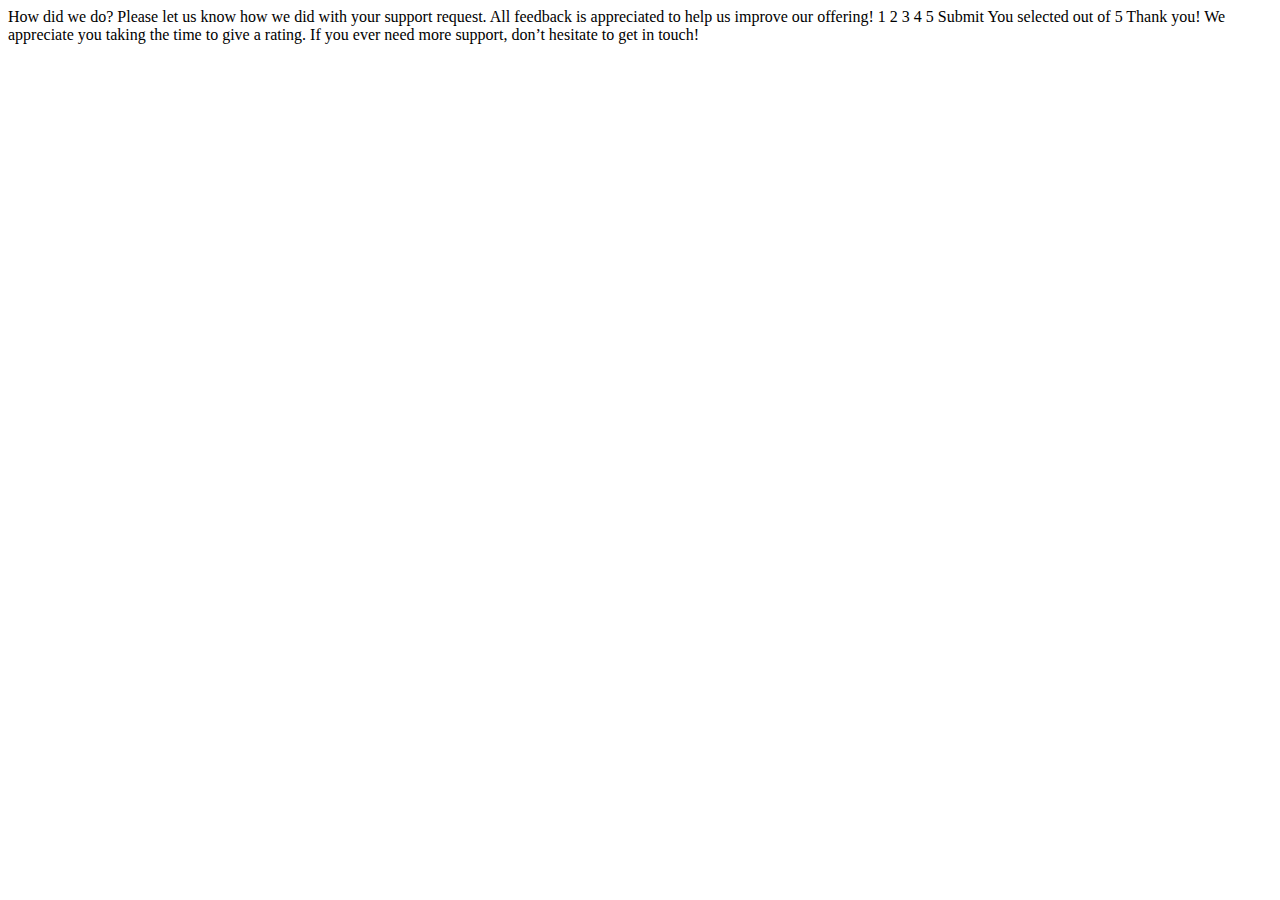
==== index.html @ 5d8d81d6 "first commit" ====
<!DOCTYPE html>
<html lang="en">
<head>
  <meta charset="UTF-8">
  <meta name="viewport" content="width=device-width, initial-scale=1.0">

  <title>Interactive rating component</title>

</head>
<body>

  <!-- Rating state start -->

  How did we do?

  Please let us know how we did with your support request. All feedback is appreciated 
  to help us improve our offering!

  1 2 3 4 5

  Submit

  <!-- Rating state end -->

  <!-- Thank you state start -->

  You selected <!-- Add rating here --> out of 5

  Thank you!

  We appreciate you taking the time to give a rating. If you ever need more support, 
  don’t hesitate to get in touch!

  <!-- Thank you state end -->

</body>
</html>

 <!-- Thank you state start 

  You selected Add rating here  out of 5

  Thank you!

  We appreciate you taking the time to give a rating. If you ever need more support, 
  don’t hesitate to get in touch!

  -->
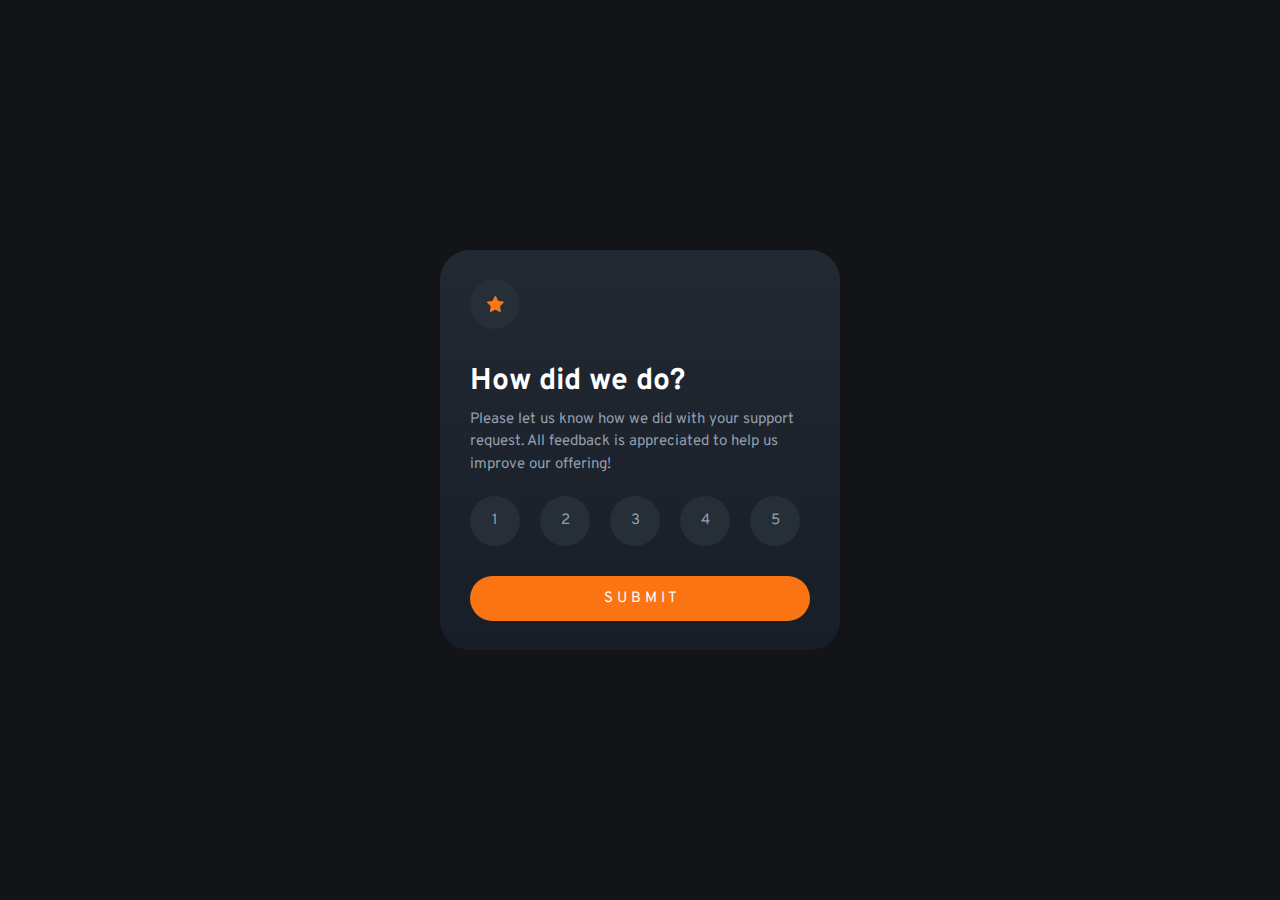
==== commit 4dd29804: "update" ====
--- a/index.html
+++ b/index.html
@@ -1,42 +1,55 @@
 <!DOCTYPE html>
 <html lang="en">
+
 <head>
   <meta charset="UTF-8">
   <meta name="viewport" content="width=device-width, initial-scale=1.0">
+  <link rel="stylesheet" href="styles.css">
+  <link rel="preconnect" href="https://fonts.googleapis.com">
+  <link rel="preconnect" href="https://fonts.gstatic.com" crossorigin>
+  <link href="https://fonts.googleapis.com/css2?family=Overpass:wght@400;700&display=swap" rel="stylesheet">
 
   <title>Interactive rating component</title>
 
 </head>
+
 <body>
 
-  <!-- Rating state start -->
+  <div class="wrapper">
+    <div class="component">
+      <div class="star-icon">
+      <svg width="17" height="16" xmlns="http://www.w3.org/2000/svg">
+        <path
+          d="m9.067.43 1.99 4.031c.112.228.33.386.58.422l4.45.647a.772.772 0 0 1 .427 1.316l-3.22 3.138a.773.773 0 0 0-.222.683l.76 4.431a.772.772 0 0 1-1.12.813l-3.98-2.092a.773.773 0 0 0-.718 0l-3.98 2.092a.772.772 0 0 1-1.119-.813l.76-4.431a.77.77 0 0 0-.222-.683L.233 6.846A.772.772 0 0 1 .661 5.53l4.449-.647a.772.772 0 0 0 .58-.422L7.68.43a.774.774 0 0 1 1.387 0Z"
+          fill="#FC7614" />
+      </svg>
+    </div>
+    <div class="text">
+      <h1>How did we do?</h1>
 
-  How did we do?
+      <p>Please let us know how we did with your support request. All feedback is appreciated
+        to help us improve our offering!</p>
+      
+      </div>
+      <div class="score-btns">
+        <button class="btn-1">1</button>
+        <button class="btn-2">2</button>
+        <button class="btn-3">3</button>
+        <button class="btn-4">4</button>
+        <button class="btn-5">5</button>
+      </div>
 
-  Please let us know how we did with your support request. All feedback is appreciated 
-  to help us improve our offering!
+      <button class="submit-btn">S U B M I T</button>
+    </div>
 
-  1 2 3 4 5
+  </div>
 
-  Submit
-
-  <!-- Rating state end -->
-
-  <!-- Thank you state start -->
-
-  You selected <!-- Add rating here --> out of 5
-
-  Thank you!
-
-  We appreciate you taking the time to give a rating. If you ever need more support, 
-  don’t hesitate to get in touch!
-
-  <!-- Thank you state end -->
 
 </body>
+
 </html>
 
- <!-- Thank you state start 
+<!-- Thank you state start 
 
   You selected Add rating here  out of 5
 
@@ -45,4 +58,4 @@
   We appreciate you taking the time to give a rating. If you ever need more support, 
   don’t hesitate to get in touch!
 
-  -->
+  -->--- a/styles.css
+++ b/styles.css
@@ -0,0 +1,128 @@
+*,
+*::before,
+*::after {
+  box-sizing: border-box;
+}
+
+* {
+  margin: 0;
+}
+
+:root {
+  --orange: hsl(25, 97%, 53%);
+  --white: hsl(0, 0%, 100%);
+  --light_grey: hsl(217, 12%, 63%);
+  --medium_grey: hsl(216, 12%, 54%);
+  --dark_blue: hsl(213, 19%, 18%);
+  --very_dark_blue: hsl(216, 12%, 8%);
+}
+
+body {
+  line-height: 1.5;
+  -webkit-font-smoothing: antialiased;
+  height: 100vh;
+  font-family: 'Overpass', sans-serif;
+  font-size: 15px;
+  background-color: var(--very_dark_blue);
+}
+
+img,
+picture,
+video,
+canvas,
+svg {
+  display: block;
+  max-width: 100%;
+}
+
+input,
+button,
+textarea,
+select {
+  font: inherit;
+}
+
+p,
+h1,
+h2,
+h3,
+h4,
+h5,
+h6 {
+  overflow-wrap: break-word;
+}
+
+.wrapper {
+  height: 100%;
+  display: flex;
+  justify-content: center;
+  align-items: center;
+}
+
+.component {
+  background-image: linear-gradient(rgba(34, 41, 51, 255), rgba(23, 30, 40, 255));
+  height: 400px;
+  width: 400px;
+  display: flex;
+  flex-direction: column;
+  align-items: flex-start;
+  justify-content: center;
+  padding-left: 30px;
+  padding-right: 30px;
+  border-radius: 30px;
+}
+
+.star-icon {
+  height: 50px;
+  width: 50px;
+  border-radius: 50%;
+  background-color: rgba(38, 47, 56, 255);
+  display: flex;
+  justify-content: center;
+  align-items: center;
+  margin-bottom: 10px;
+}
+
+.text{
+  margin-top: 20px;
+  margin-bottom: 20px
+}
+
+h1{
+  margin-bottom: 5px;
+  color: var(--white);
+  font-weight: 700;
+}
+
+p{
+  color: var(--light_grey)
+}
+
+.score-btns {
+  display: flex;
+  gap: 20px
+}
+
+.score-btns * {
+  border: none;
+  height: 50px;
+  width: 50px;
+  border-radius: 50%;
+  background-color: rgba(38, 47, 56, 255);
+  color: var(--light_grey);
+}
+
+
+.submit-btn{
+  border: none;
+  margin-top: 30px;
+  width: 100%;
+  height: 45px;
+  border-radius: 40px;
+  background-color: var(--orange);
+  color: white;
+  display: flex;
+  align-items: center;
+  justify-content: center;
+
+}